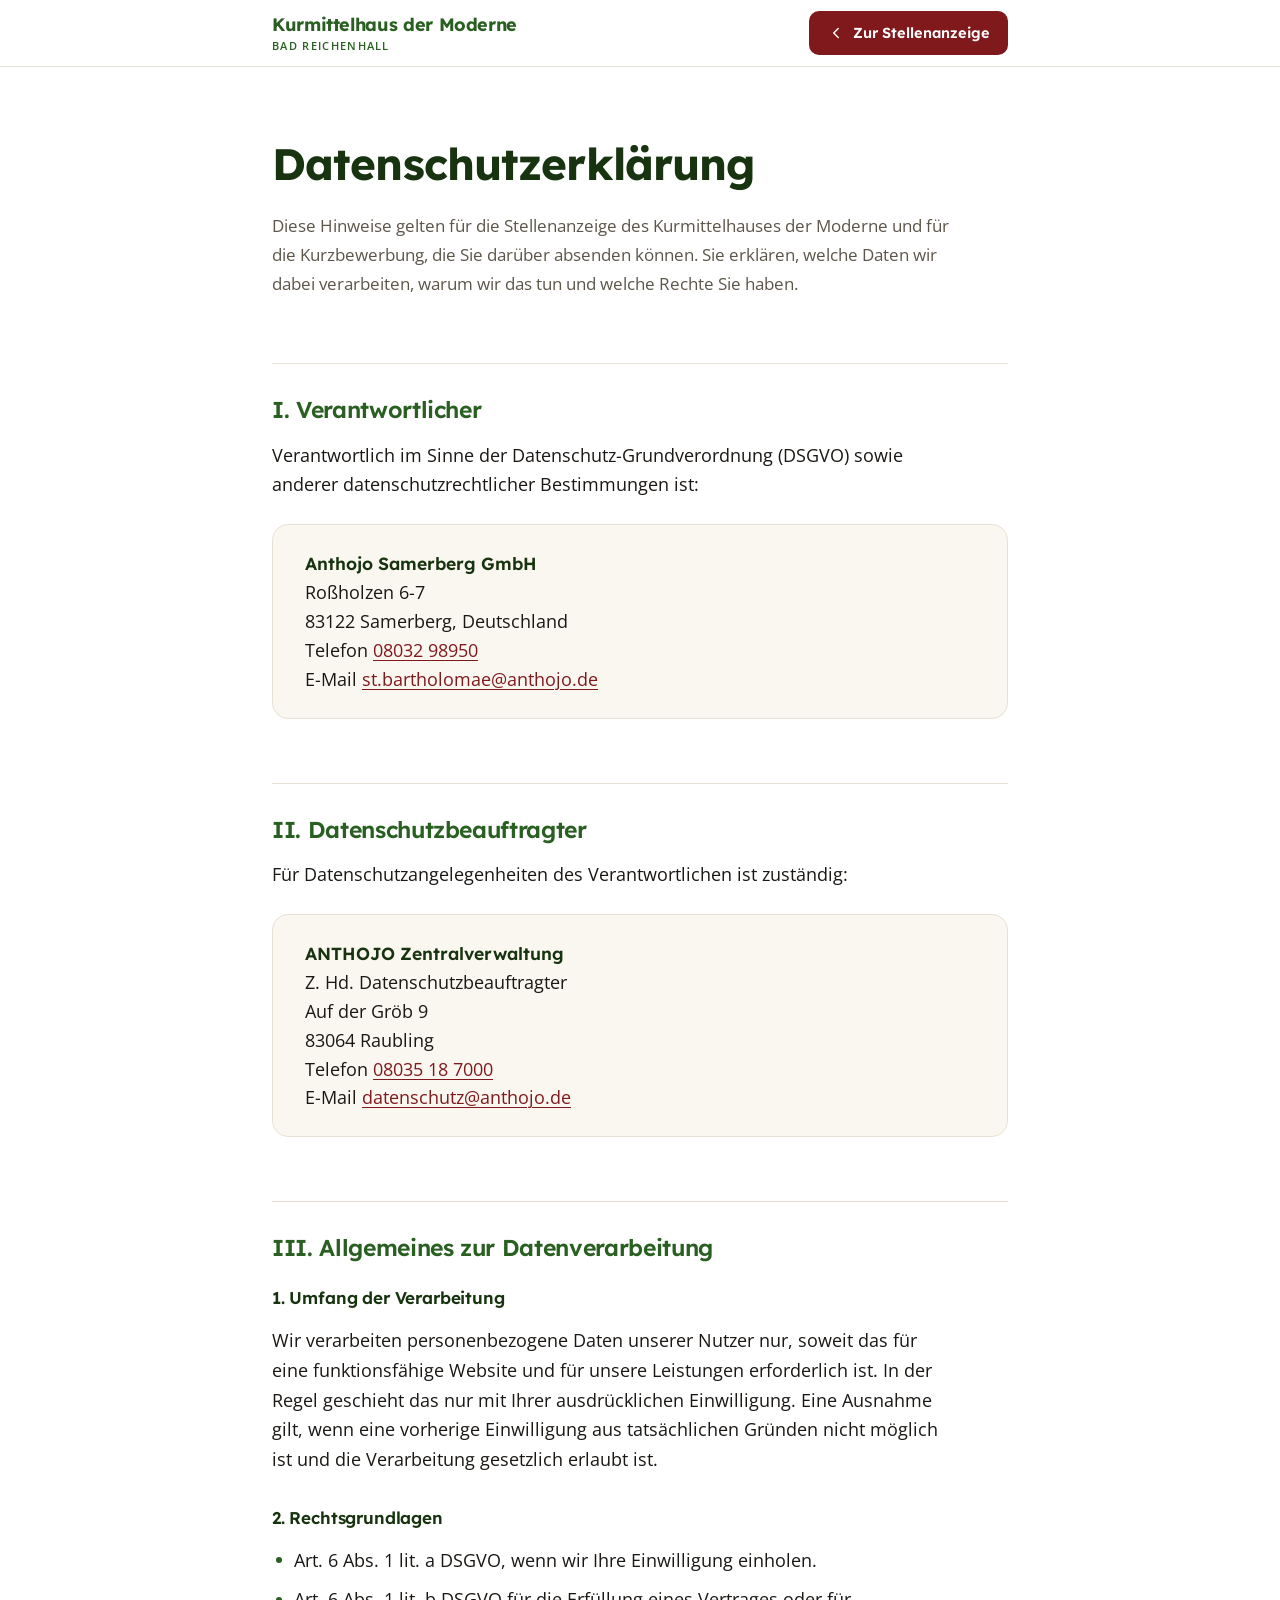
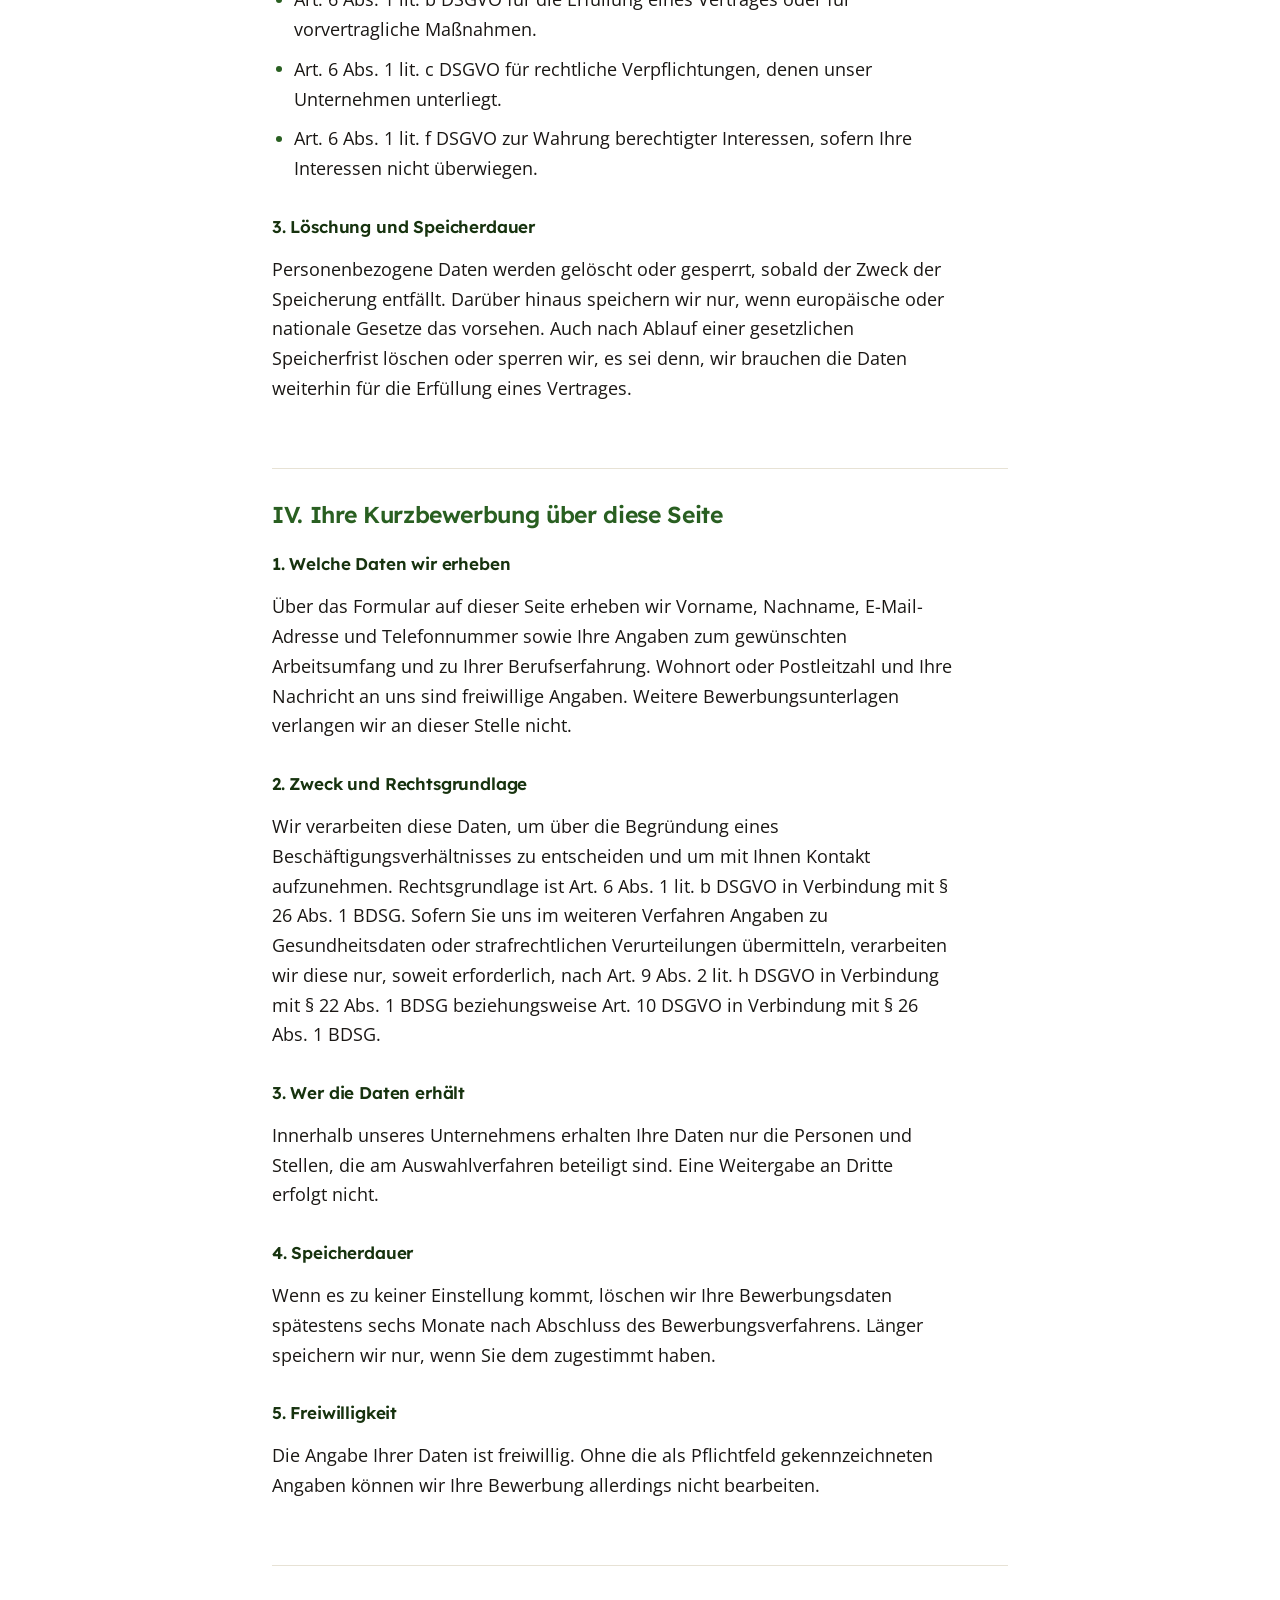
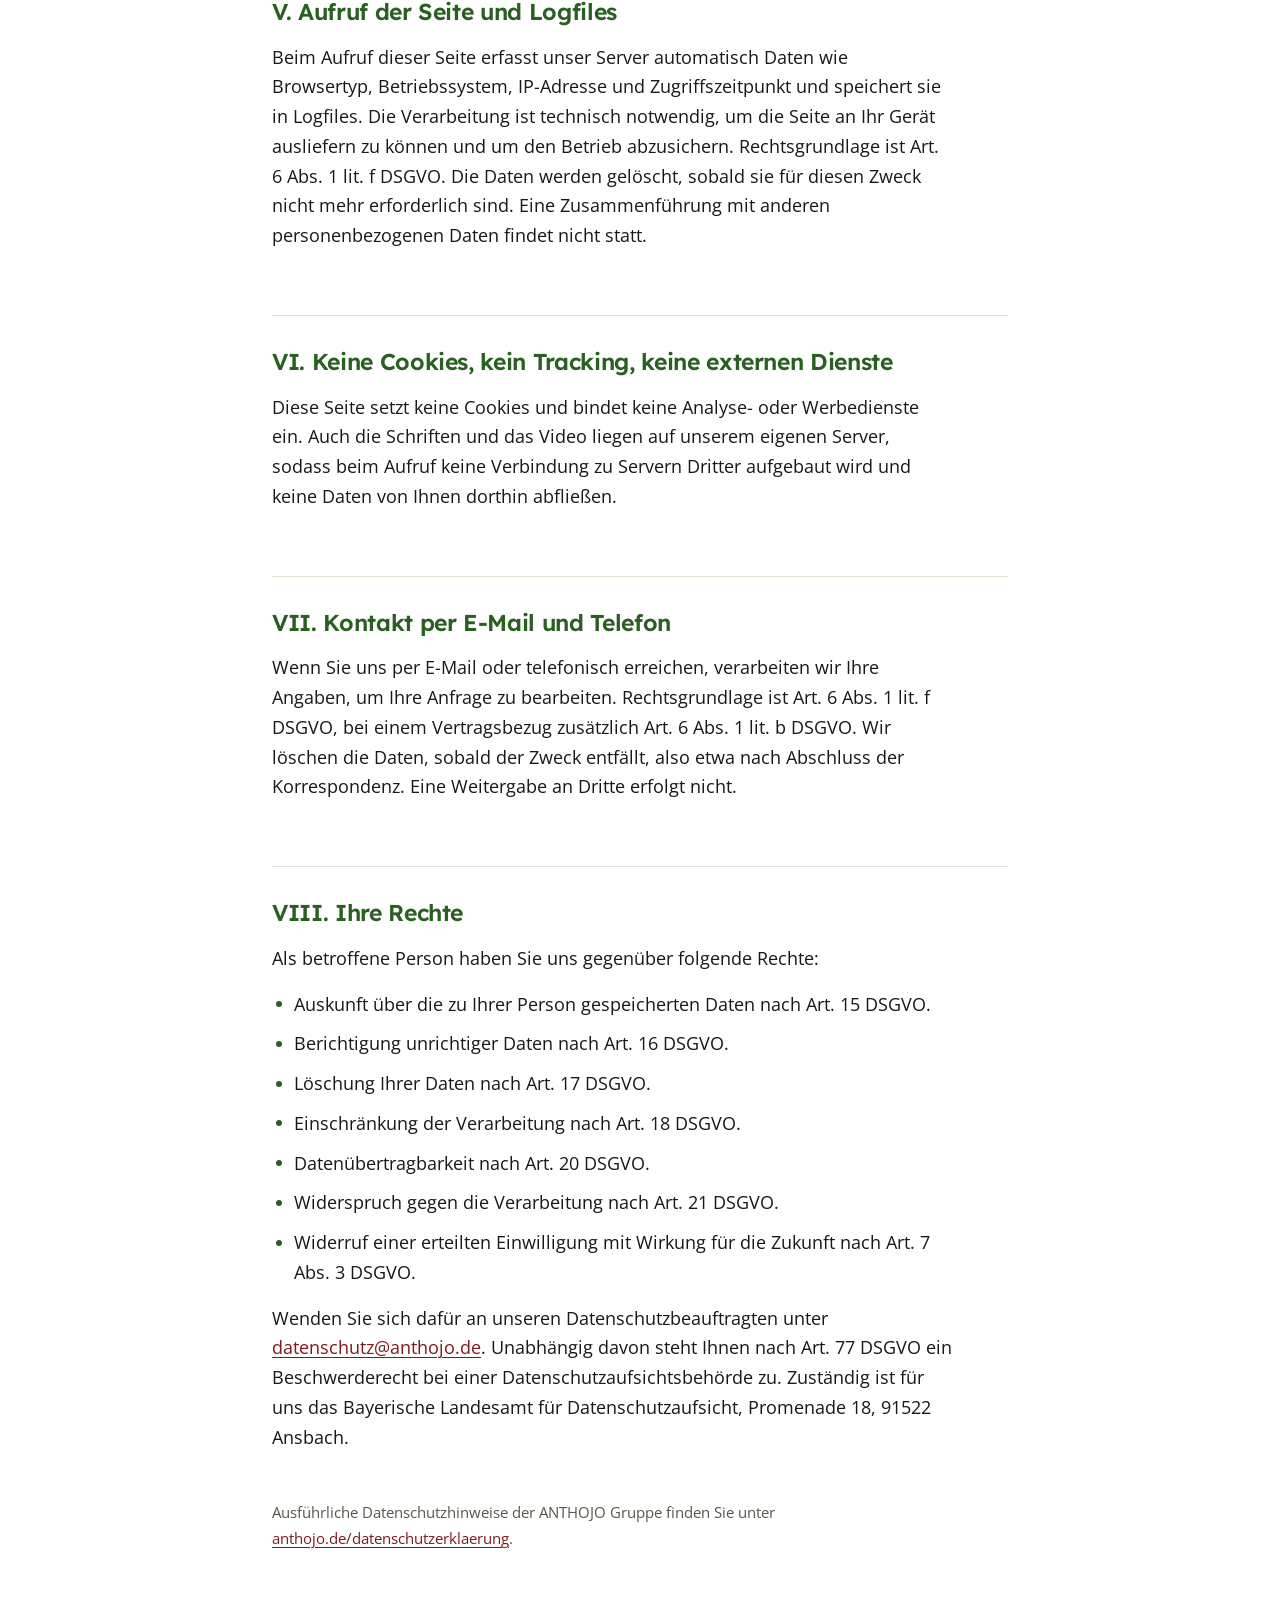
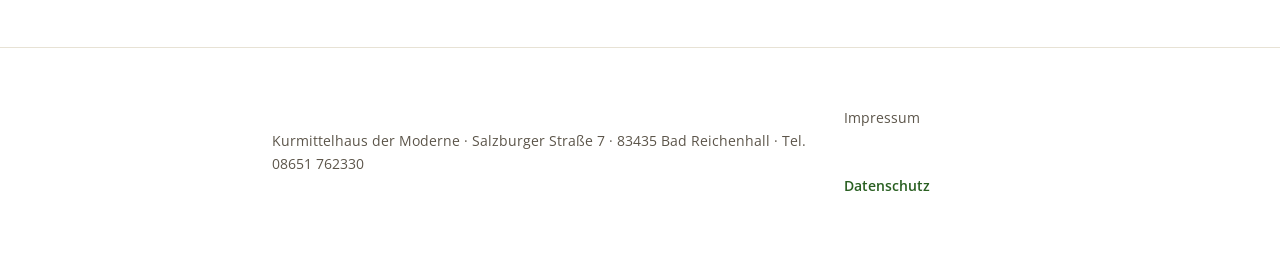
==== datenschutz.html @ 69696532 "Impressum und Datenschutz, Schriften selbst hosten Beide Rechtsseiten liegen jetzt als impressum.htm" ====
<!doctype html>
<html lang="de">
<head>
<meta charset="utf-8">
<meta name="viewport" content="width=device-width, initial-scale=1">
<meta name="robots" content="noindex, nofollow">
<title>Datenschutz · Kurmittelhaus der Moderne, Bad Reichenhall</title>
<meta name="description" content="Datenschutzhinweise zur Stellenanzeige des Kurmittelhauses der Moderne in Bad Reichenhall und zur Verarbeitung von Bewerberdaten.">
<meta name="theme-color" content="#ffffff">
<link rel="preload" href="fonts/lexend-latin.woff2" as="font" type="font/woff2" crossorigin>
<link rel="preload" href="fonts/open-sans-latin.woff2" as="font" type="font/woff2" crossorigin>
<link rel="stylesheet" href="legal.css">
</head>
<body>

<header class="site-header">
  <div class="site-header__inner">
    <a class="brand" href="index.html">
      <span class="brand__name">Kurmittelhaus der Moderne</span>
      <span class="brand__place">Bad Reichenhall</span>
    </a>
    <a class="back-link" href="index.html">
      <svg width="18" height="18" viewBox="0 0 24 24" fill="none" stroke="currentColor" stroke-width="1.9" stroke-linecap="round" stroke-linejoin="round" aria-hidden="true"><path d="m15 18-6-6 6-6"/></svg>
      Zur Stellenanzeige
    </a>
  </div>
</header>

<main class="legal">
  <div class="wrap">

    <h1>Datenschutz&shy;erklärung</h1>
    <p class="intro">
      Diese Hinweise gelten für die Stellenanzeige des Kurmittelhauses der Moderne und für
      die Kurzbewerbung, die Sie darüber absenden können. Sie erklären, welche Daten wir
      dabei verarbeiten, warum wir das tun und welche Rechte Sie haben.
    </p>

    <h2>I. Verantwortlicher</h2>
    <p>
      Verantwortlich im Sinne der Datenschutz-Grundverordnung (DSGVO) sowie anderer
      datenschutzrechtlicher Bestimmungen ist:
    </p>
    <address class="adr">
      <strong>Anthojo Samerberg GmbH</strong><br>
      Roßholzen 6-7<br>
      83122 Samerberg, Deutschland<br>
      Telefon <a href="tel:+49803298950">08032 98950</a><br>
      E-Mail <a href="mailto:st.bartholomae@anthojo.de">st.bartholomae@anthojo.de</a>
    </address>

    <h2>II. Datenschutzbeauftragter</h2>
    <p>Für Datenschutzangelegenheiten des Verantwortlichen ist zuständig:</p>
    <address class="adr">
      <strong>ANTHOJO Zentralverwaltung</strong><br>
      Z. Hd. Datenschutzbeauftragter<br>
      Auf der Gröb 9<br>
      83064 Raubling<br>
      Telefon <a href="tel:+4980351870000">08035 18 7000</a><br>
      E-Mail <a href="mailto:datenschutz@anthojo.de">datenschutz@anthojo.de</a>
    </address>

    <h2>III. Allgemeines zur Datenverarbeitung</h2>
    <h3>1. Umfang der Verarbeitung</h3>
    <p>
      Wir verarbeiten personenbezogene Daten unserer Nutzer nur, soweit das für eine
      funktionsfähige Website und für unsere Leistungen erforderlich ist. In der Regel
      geschieht das nur mit Ihrer ausdrücklichen Einwilligung. Eine Ausnahme gilt, wenn
      eine vorherige Einwilligung aus tatsächlichen Gründen nicht möglich ist und die
      Verarbeitung gesetzlich erlaubt ist.
    </p>

    <h3>2. Rechtsgrundlagen</h3>
    <ul>
      <li>Art. 6 Abs. 1 lit. a DSGVO, wenn wir Ihre Einwilligung einholen.</li>
      <li>Art. 6 Abs. 1 lit. b DSGVO für die Erfüllung eines Vertrages oder für vorvertragliche Maßnahmen.</li>
      <li>Art. 6 Abs. 1 lit. c DSGVO für rechtliche Verpflichtungen, denen unser Unternehmen unterliegt.</li>
      <li>Art. 6 Abs. 1 lit. f DSGVO zur Wahrung berechtigter Interessen, sofern Ihre Interessen nicht überwiegen.</li>
    </ul>

    <h3>3. Löschung und Speicherdauer</h3>
    <p>
      Personenbezogene Daten werden gelöscht oder gesperrt, sobald der Zweck der Speicherung
      entfällt. Darüber hinaus speichern wir nur, wenn europäische oder nationale Gesetze das
      vorsehen. Auch nach Ablauf einer gesetzlichen Speicherfrist löschen oder sperren wir,
      es sei denn, wir brauchen die Daten weiterhin für die Erfüllung eines Vertrages.
    </p>

    <h2>IV. Ihre Kurzbewerbung über diese Seite</h2>
    <h3>1. Welche Daten wir erheben</h3>
    <p>
      Über das Formular auf dieser Seite erheben wir Vorname, Nachname, E-Mail-Adresse und
      Telefonnummer sowie Ihre Angaben zum gewünschten Arbeitsumfang und zu Ihrer
      Berufserfahrung. Wohnort oder Postleitzahl und Ihre Nachricht an uns sind freiwillige
      Angaben. Weitere Bewerbungsunterlagen verlangen wir an dieser Stelle nicht.
    </p>

    <h3>2. Zweck und Rechtsgrundlage</h3>
    <p>
      Wir verarbeiten diese Daten, um über die Begründung eines Beschäftigungsverhältnisses
      zu entscheiden und um mit Ihnen Kontakt aufzunehmen. Rechtsgrundlage ist Art. 6 Abs. 1
      lit. b DSGVO in Verbindung mit § 26 Abs. 1 BDSG. Sofern Sie uns im weiteren Verfahren
      Angaben zu Gesundheitsdaten oder strafrechtlichen Verurteilungen übermitteln,
      verarbeiten wir diese nur, soweit erforderlich, nach Art. 9 Abs. 2 lit. h DSGVO in
      Verbindung mit § 22 Abs. 1 BDSG beziehungsweise Art. 10 DSGVO in Verbindung mit
      § 26 Abs. 1 BDSG.
    </p>

    <h3>3. Wer die Daten erhält</h3>
    <p>
      Innerhalb unseres Unternehmens erhalten Ihre Daten nur die Personen und Stellen, die
      am Auswahlverfahren beteiligt sind. Eine Weitergabe an Dritte erfolgt nicht.
    </p>

    <h3>4. Speicherdauer</h3>
    <p>
      Wenn es zu keiner Einstellung kommt, löschen wir Ihre Bewerbungsdaten spätestens sechs
      Monate nach Abschluss des Bewerbungsverfahrens. Länger speichern wir nur, wenn Sie dem
      zugestimmt haben.
    </p>

    <h3>5. Freiwilligkeit</h3>
    <p>
      Die Angabe Ihrer Daten ist freiwillig. Ohne die als Pflichtfeld gekennzeichneten
      Angaben können wir Ihre Bewerbung allerdings nicht bearbeiten.
    </p>

    <h2>V. Aufruf der Seite und Logfiles</h2>
    <p>
      Beim Aufruf dieser Seite erfasst unser Server automatisch Daten wie Browsertyp,
      Betriebssystem, IP-Adresse und Zugriffszeitpunkt und speichert sie in Logfiles. Die
      Verarbeitung ist technisch notwendig, um die Seite an Ihr Gerät ausliefern zu können
      und um den Betrieb abzusichern. Rechtsgrundlage ist Art. 6 Abs. 1 lit. f DSGVO. Die
      Daten werden gelöscht, sobald sie für diesen Zweck nicht mehr erforderlich sind. Eine
      Zusammenführung mit anderen personenbezogenen Daten findet nicht statt.
    </p>

    <h2>VI. Keine Cookies, kein Tracking, keine externen Dienste</h2>
    <p>
      Diese Seite setzt keine Cookies und bindet keine Analyse- oder Werbedienste ein. Auch
      die Schriften und das Video liegen auf unserem eigenen Server, sodass beim Aufruf keine
      Verbindung zu Servern Dritter aufgebaut wird und keine Daten von Ihnen dorthin
      abfließen.
    </p>

    <h2>VII. Kontakt per E-Mail und Telefon</h2>
    <p>
      Wenn Sie uns per E-Mail oder telefonisch erreichen, verarbeiten wir Ihre Angaben, um
      Ihre Anfrage zu bearbeiten. Rechtsgrundlage ist Art. 6 Abs. 1 lit. f DSGVO, bei einem
      Vertragsbezug zusätzlich Art. 6 Abs. 1 lit. b DSGVO. Wir löschen die Daten, sobald der
      Zweck entfällt, also etwa nach Abschluss der Korrespondenz. Eine Weitergabe an Dritte
      erfolgt nicht.
    </p>

    <h2>VIII. Ihre Rechte</h2>
    <p>Als betroffene Person haben Sie uns gegenüber folgende Rechte:</p>
    <ul>
      <li>Auskunft über die zu Ihrer Person gespeicherten Daten nach Art. 15 DSGVO.</li>
      <li>Berichtigung unrichtiger Daten nach Art. 16 DSGVO.</li>
      <li>Löschung Ihrer Daten nach Art. 17 DSGVO.</li>
      <li>Einschränkung der Verarbeitung nach Art. 18 DSGVO.</li>
      <li>Datenübertragbarkeit nach Art. 20 DSGVO.</li>
      <li>Widerspruch gegen die Verarbeitung nach Art. 21 DSGVO.</li>
      <li>Widerruf einer erteilten Einwilligung mit Wirkung für die Zukunft nach Art. 7 Abs. 3 DSGVO.</li>
    </ul>
    <p>
      Wenden Sie sich dafür an unseren Datenschutzbeauftragten unter
      <a href="mailto:datenschutz@anthojo.de">datenschutz@anthojo.de</a>. Unabhängig davon
      steht Ihnen nach Art. 77 DSGVO ein Beschwerderecht bei einer Datenschutzaufsichtsbehörde
      zu. Zuständig ist für uns das Bayerische Landesamt für Datenschutzaufsicht,
      Promenade 18, 91522 Ansbach.
    </p>

    <p style="margin-top:var(--s5); color:var(--ink-600); font-size:.9375rem;">
      Ausführliche Datenschutzhinweise der ANTHOJO Gruppe finden Sie unter
      <a href="https://anthojo.de/datenschutzerklaerung" target="_blank" rel="noopener">anthojo.de/datenschutzerklaerung</a>.
    </p>

  </div>
</main>

<footer class="site-footer">
  <div class="site-footer__inner">
    <p>Kurmittelhaus der Moderne · Salzburger Straße 7 · 83435 Bad Reichenhall · Tel. 08651 762330</p>
    <nav aria-label="Rechtliches">
      <a href="impressum.html">Impressum</a>
      <a href="datenschutz.html" aria-current="page">Datenschutz</a>
    </nav>
  </div>
</footer>

</body>
</html>
---- legal.css ----
/* ============================================================
   Rechtsseiten (Impressum, Datenschutz)
   Farben und Schriften sind identisch mit index.html, damit die
   Seiten nicht wie ein Fremdkörper neben der Landing Page wirken.
   ============================================================ */

/* --- Schriften, selbst gehostet (siehe Kommentar in index.html) --- */
@font-face{
  font-family:'Lexend'; font-style:normal; font-weight:500 700; font-display:swap;
  src:url(fonts/lexend-latin.woff2) format('woff2');
  unicode-range:U+0000-00FF, U+0131, U+0152-0153, U+02BB-02BC, U+02C6, U+02DA, U+02DC, U+0304, U+0308, U+0329, U+2000-206F, U+20AC, U+2122, U+2191, U+2193, U+2212, U+2215, U+FEFF, U+FFFD;
}
@font-face{
  font-family:'Lexend'; font-style:normal; font-weight:500 700; font-display:swap;
  src:url(fonts/lexend-latin-ext.woff2) format('woff2');
  unicode-range:U+0100-02BA, U+02BD-02C5, U+02C7-02CC, U+02CE-02D7, U+02DD-02FF, U+0304, U+0308, U+0329, U+1D00-1DBF, U+1E00-1E9F, U+1EF2-1EFF, U+2020, U+20A0-20AB, U+20AD-20C0, U+2113, U+2C60-2C7F, U+A720-A7FF;
}
@font-face{
  font-family:'Open Sans'; font-style:normal; font-weight:400 700; font-display:swap;
  src:url(fonts/open-sans-latin.woff2) format('woff2');
  unicode-range:U+0000-00FF, U+0131, U+0152-0153, U+02BB-02BC, U+02C6, U+02DA, U+02DC, U+0304, U+0308, U+0329, U+2000-206F, U+20AC, U+2122, U+2191, U+2193, U+2212, U+2215, U+FEFF, U+FFFD;
}
@font-face{
  font-family:'Open Sans'; font-style:normal; font-weight:400 700; font-display:swap;
  src:url(fonts/open-sans-latin-ext.woff2) format('woff2');
  unicode-range:U+0100-02BA, U+02BD-02C5, U+02C7-02CC, U+02CE-02D7, U+02DD-02FF, U+0304, U+0308, U+0329, U+1D00-1DBF, U+1E00-1E9F, U+1EF2-1EFF, U+2020, U+20A0-20AB, U+20AD-20C0, U+2113, U+2C60-2C7F, U+A720-A7FF;
}

:root{
  --wine:#7F191C;
  --wine-900:#5C1114;
  --forest-900:#17330F;
  --forest:#295F21;
  --ink:#1A1714;
  --ink-600:#5C554A;
  --line:#E7E2D5;
  --surface:#FAF7F0;
  --tint:#EDF4D9;

  --s1:8px; --s2:16px; --s3:24px; --s4:32px; --s5:48px; --s6:64px;
  --r-sm:10px; --r-lg:16px;
  --ease:cubic-bezier(.22,.61,.36,1);
  --dur:200ms;
  --font-h:'Lexend','Open Sans',system-ui,-apple-system,'Segoe UI',sans-serif;
  --font-b:'Open Sans',system-ui,-apple-system,'Segoe UI',sans-serif;
  --gutter:20px;
}
@media (min-width:600px){ :root{ --gutter:24px; } }
@media (min-width:1000px){ :root{ --gutter:32px; } }

*,*::before,*::after{ box-sizing:border-box; }
html{ color-scheme:light; -webkit-text-size-adjust:100%; }
body,h1,h2,h3,p,ul,ol,li,dl,dt,dd{ margin:0; padding:0; }
ul,ol{ list-style:none; }

body{
  min-height:100dvh;
  background:var(--white,#fff);
  color:var(--ink);
  font-family:var(--font-b);
  font-size:17px; line-height:1.7;
  -webkit-font-smoothing:antialiased;
}
@media (min-width:768px){ body{ font-size:17.5px; } }

::selection{ background:var(--tint); color:var(--forest-900); }
:where(a,button):focus-visible{ outline:2px solid var(--forest); outline-offset:2px; border-radius:4px; }

.wrap{ width:100%; max-width:800px; margin-inline:auto; padding-inline:var(--gutter); }

/* --- Kopf --- */
.site-header{ background:#fff; border-bottom:1px solid var(--line); }
.site-header__inner{
  display:flex; align-items:center; justify-content:space-between; gap:12px;
  min-height:66px; padding-block:10px; max-width:800px; margin-inline:auto;
  padding-inline:var(--gutter);
}
.brand{ display:flex; flex-direction:column; justify-content:center; min-height:44px; text-decoration:none; }
.brand__name{
  font-family:var(--font-h); font-weight:700; font-size:clamp(14px,3.6vw,18px);
  line-height:1.2; letter-spacing:-0.02em; color:var(--forest);
}
.brand__place{
  margin-top:3px; font-size:clamp(10px,2.6vw,11px); font-weight:600; line-height:1.2;
  letter-spacing:.12em; text-transform:uppercase; color:var(--forest);
}
.back-link{
  flex:none; display:inline-flex; align-items:center; gap:8px;
  min-height:44px; padding:10px clamp(12px,3vw,18px);
  font-family:var(--font-h); font-weight:600; font-size:clamp(13px,3.2vw,14.5px);
  color:#fff; background:var(--wine); border-radius:var(--r-sm);
  text-decoration:none; white-space:nowrap;
  transition:background-color var(--dur) var(--ease);
}
.back-link:hover{ background:var(--wine-900); }
.back-link svg{ flex:none; }

/* --- Inhalt --- */
.legal{ padding-block:clamp(40px,6vw,72px) clamp(56px,8vw,96px); }
.legal h1{
  font-family:var(--font-h); font-weight:700; letter-spacing:-0.02em;
  font-size:clamp(1.9rem,5vw,2.75rem); line-height:1.12; color:var(--forest-900);
  text-wrap:balance;
}
.legal .intro{ margin-top:var(--s3); color:var(--ink-600); font-size:1.0625rem; }

.legal h2{
  font-family:var(--font-h); font-weight:600; letter-spacing:-0.015em;
  font-size:clamp(1.2rem,2.6vw,1.4375rem); line-height:1.25; color:var(--forest);
  margin-top:var(--s6); padding-top:var(--s4); border-top:1px solid var(--line);
  text-wrap:balance;
}
.legal h3{
  font-family:var(--font-h); font-weight:600; font-size:1.0625rem; line-height:1.35;
  letter-spacing:-0.01em; color:var(--forest-900); margin-top:var(--s4);
}
.legal h2 + h3{ margin-top:var(--s3); }
.legal p{ margin-top:var(--s2); max-width:68ch; }
.legal h2 + p, .legal h3 + p{ margin-top:var(--s2); }

.legal a{ color:var(--wine); text-underline-offset:3px; text-decoration-thickness:1px; }
.legal a:hover{ color:var(--wine-900); }

.legal ul{ margin-top:var(--s2); max-width:68ch; display:grid; gap:10px; }
.legal ul li{ position:relative; padding-left:22px; }
.legal ul li::before{
  content:""; position:absolute; left:4px; top:.66em;
  width:6px; height:6px; border-radius:50%; background:var(--forest);
}

/* Anschriften und Kennziffern */
.legal .adr{
  margin-top:var(--s3); padding:var(--s3) var(--s4);
  background:var(--surface); border:1px solid var(--line); border-radius:var(--r-lg);
  font-style:normal; line-height:1.65;
}
.legal .adr strong{ font-family:var(--font-h); font-weight:600; color:var(--forest-900); }
.legal dl{ margin-top:var(--s3); display:grid; gap:2px 20px; }
@media (min-width:560px){ .legal dl{ grid-template-columns:auto 1fr; } }
.legal dt{ font-weight:600; color:var(--forest-900); }
.legal dd{ color:var(--ink-600); }
@media (max-width:559px){ .legal dd{ margin-bottom:10px; } }

/* Hinweis, den der Betreiber selbst prüfen muss */
.legal .note{
  margin-top:var(--s4); padding:var(--s3);
  background:var(--tint); border:1px solid #D2E4A6; border-radius:var(--r-lg);
  font-size:.9375rem; line-height:1.6;
}

/* --- Fuß --- */
.site-footer{
  border-top:1px solid var(--line); background:#fff;
  padding-block:var(--s5);
  font-size:.875rem; color:var(--ink-600);
}
.site-footer__inner{
  max-width:800px; margin-inline:auto; padding-inline:var(--gutter);
  display:flex; flex-direction:column; gap:var(--s2);
}
@media (min-width:768px){
  .site-footer__inner{ flex-direction:row; align-items:center; justify-content:space-between; }
}
.site-footer nav{ display:flex; flex-wrap:wrap; gap:var(--s3); }
.site-footer a{
  display:inline-flex; align-items:center; min-height:44px;
  color:var(--ink-600); text-decoration:none;
  transition:color var(--dur) var(--ease);
}
.site-footer a:hover{ color:var(--forest); box-shadow:inset 0 -1px 0 currentColor; }
.site-footer a[aria-current="page"]{ color:var(--forest); font-weight:600; }
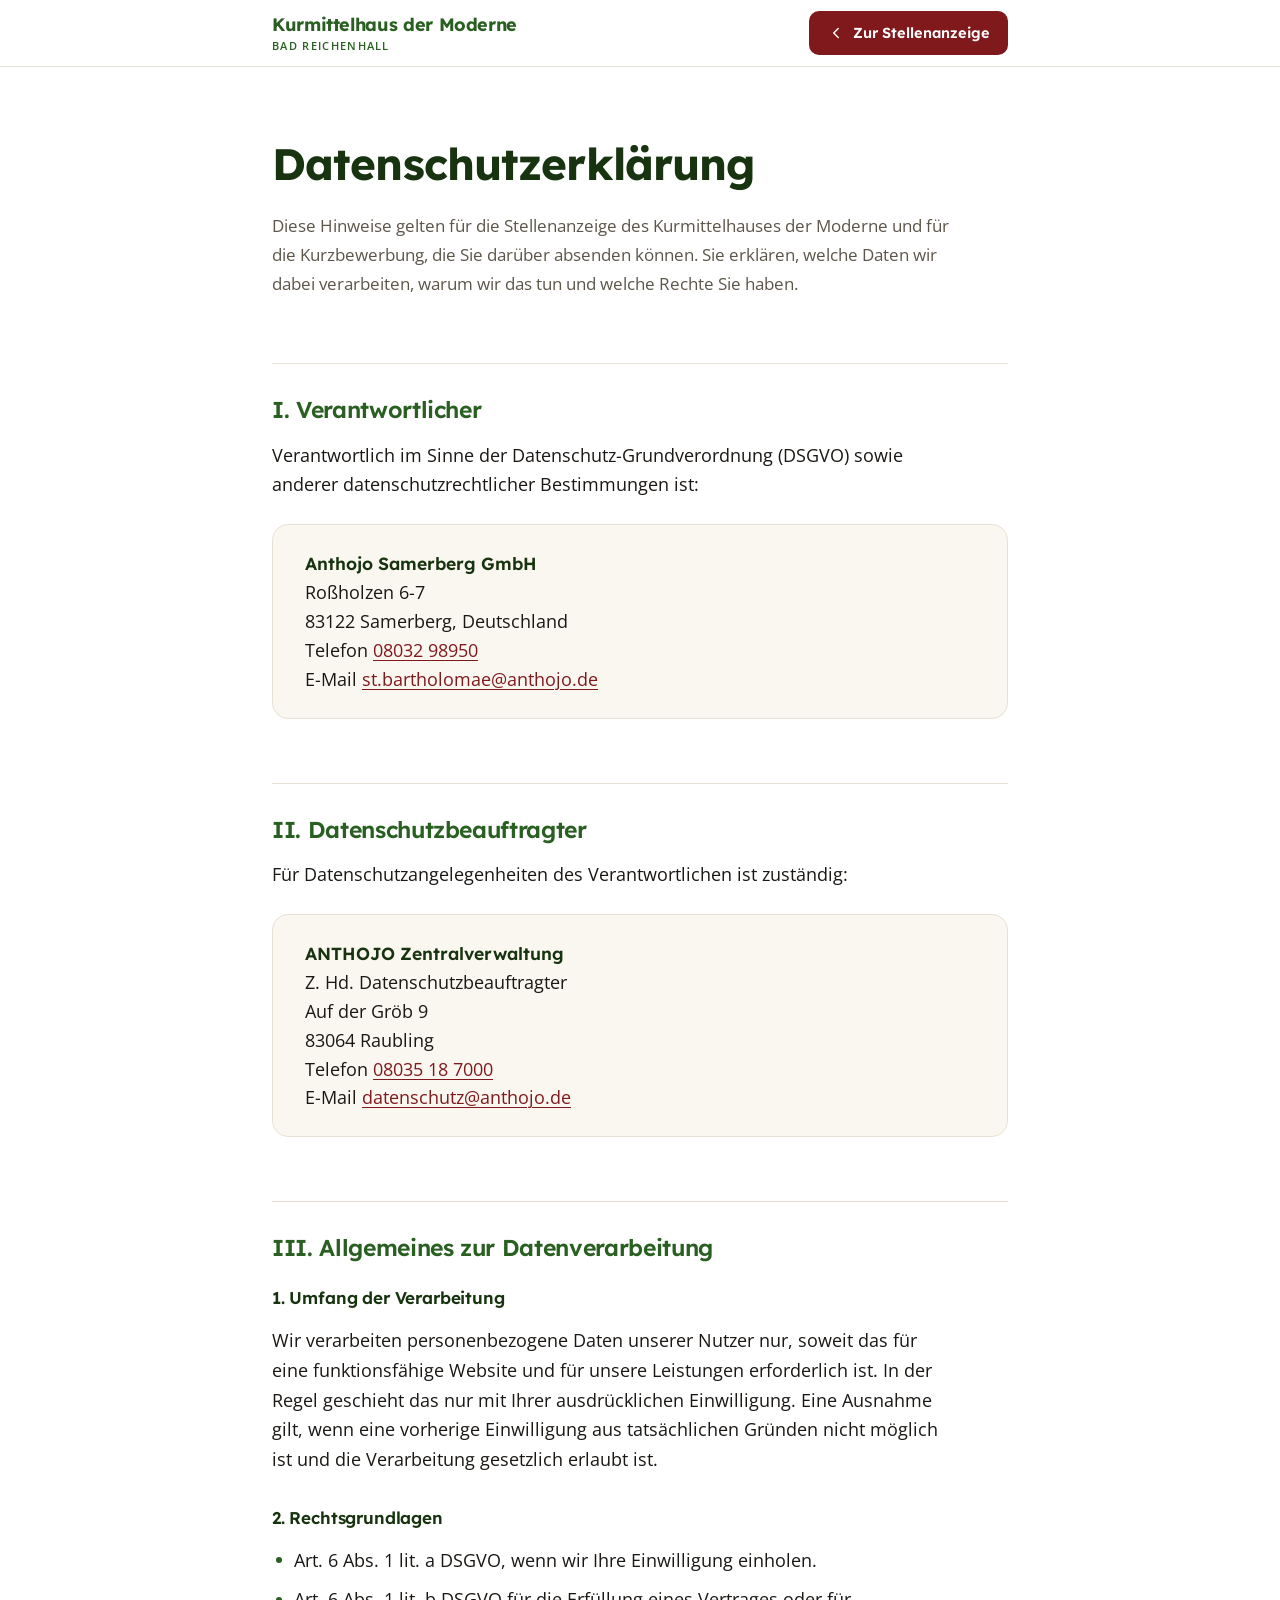
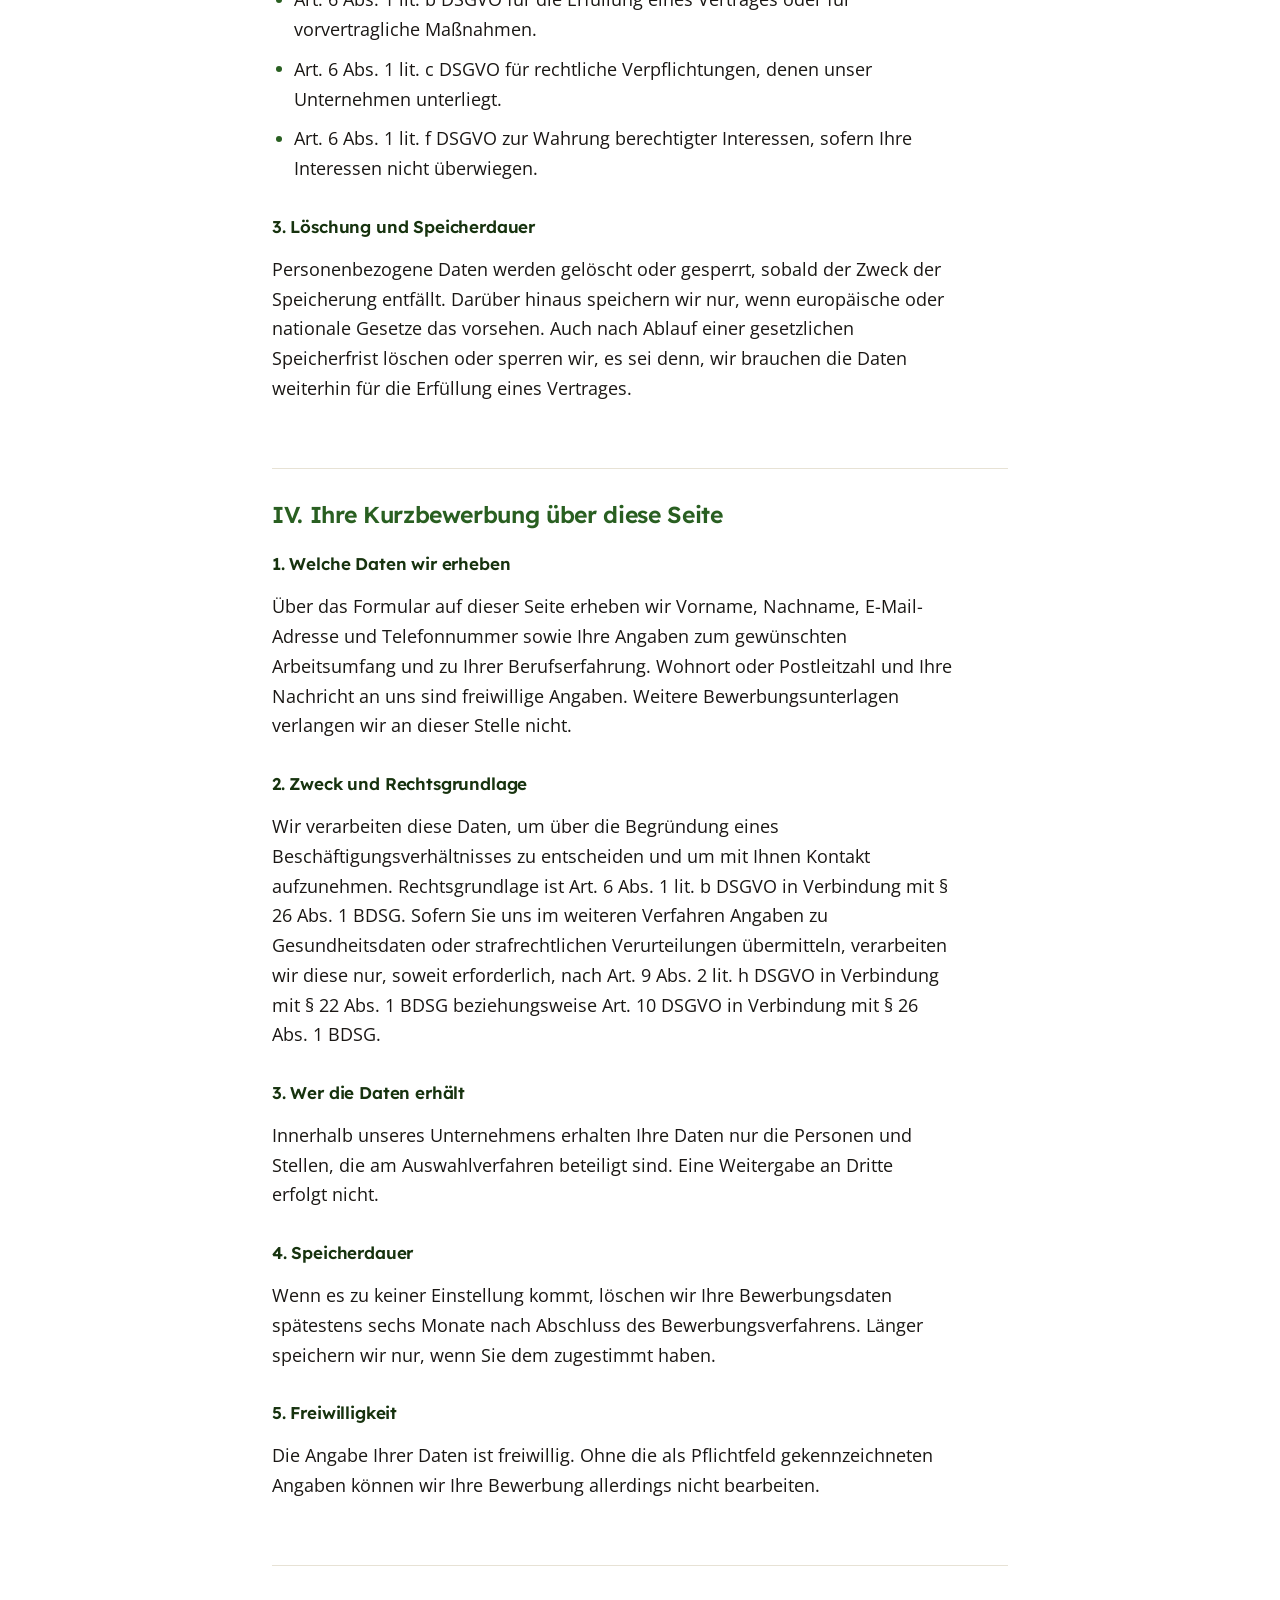
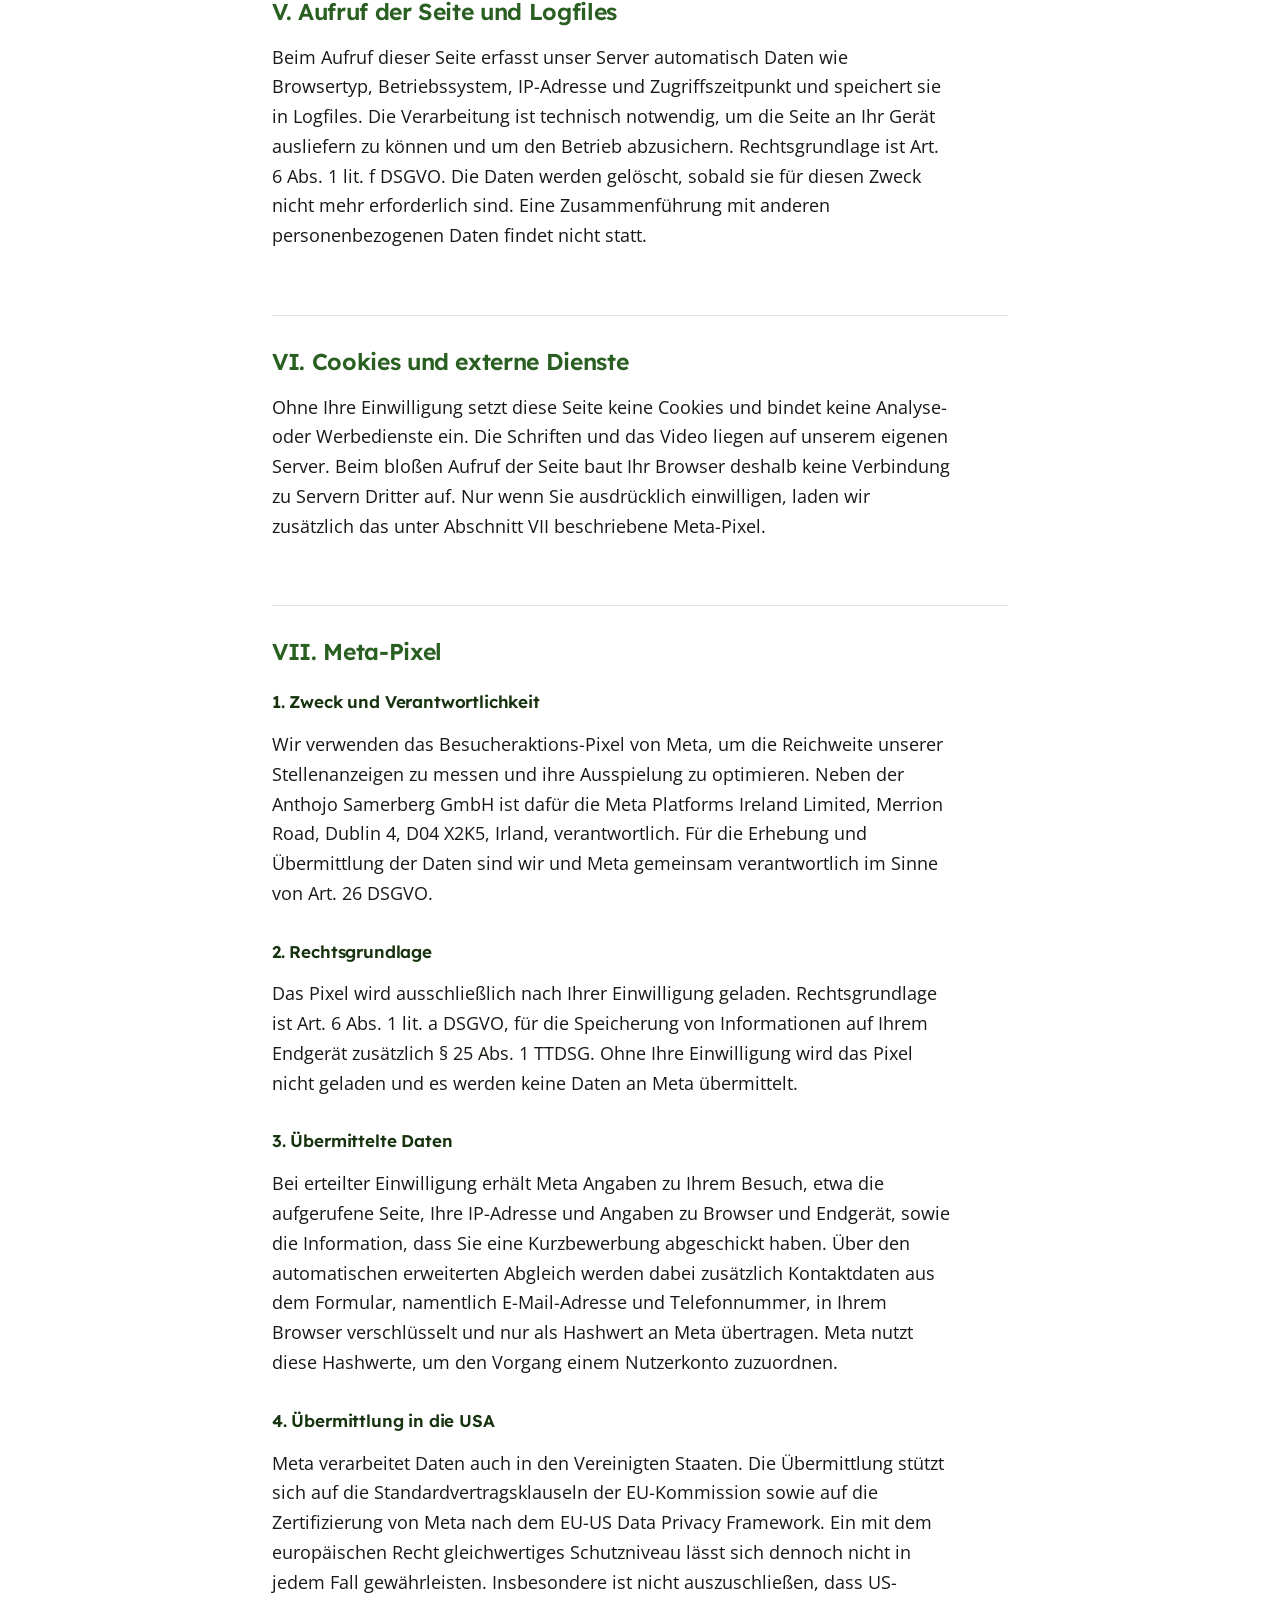
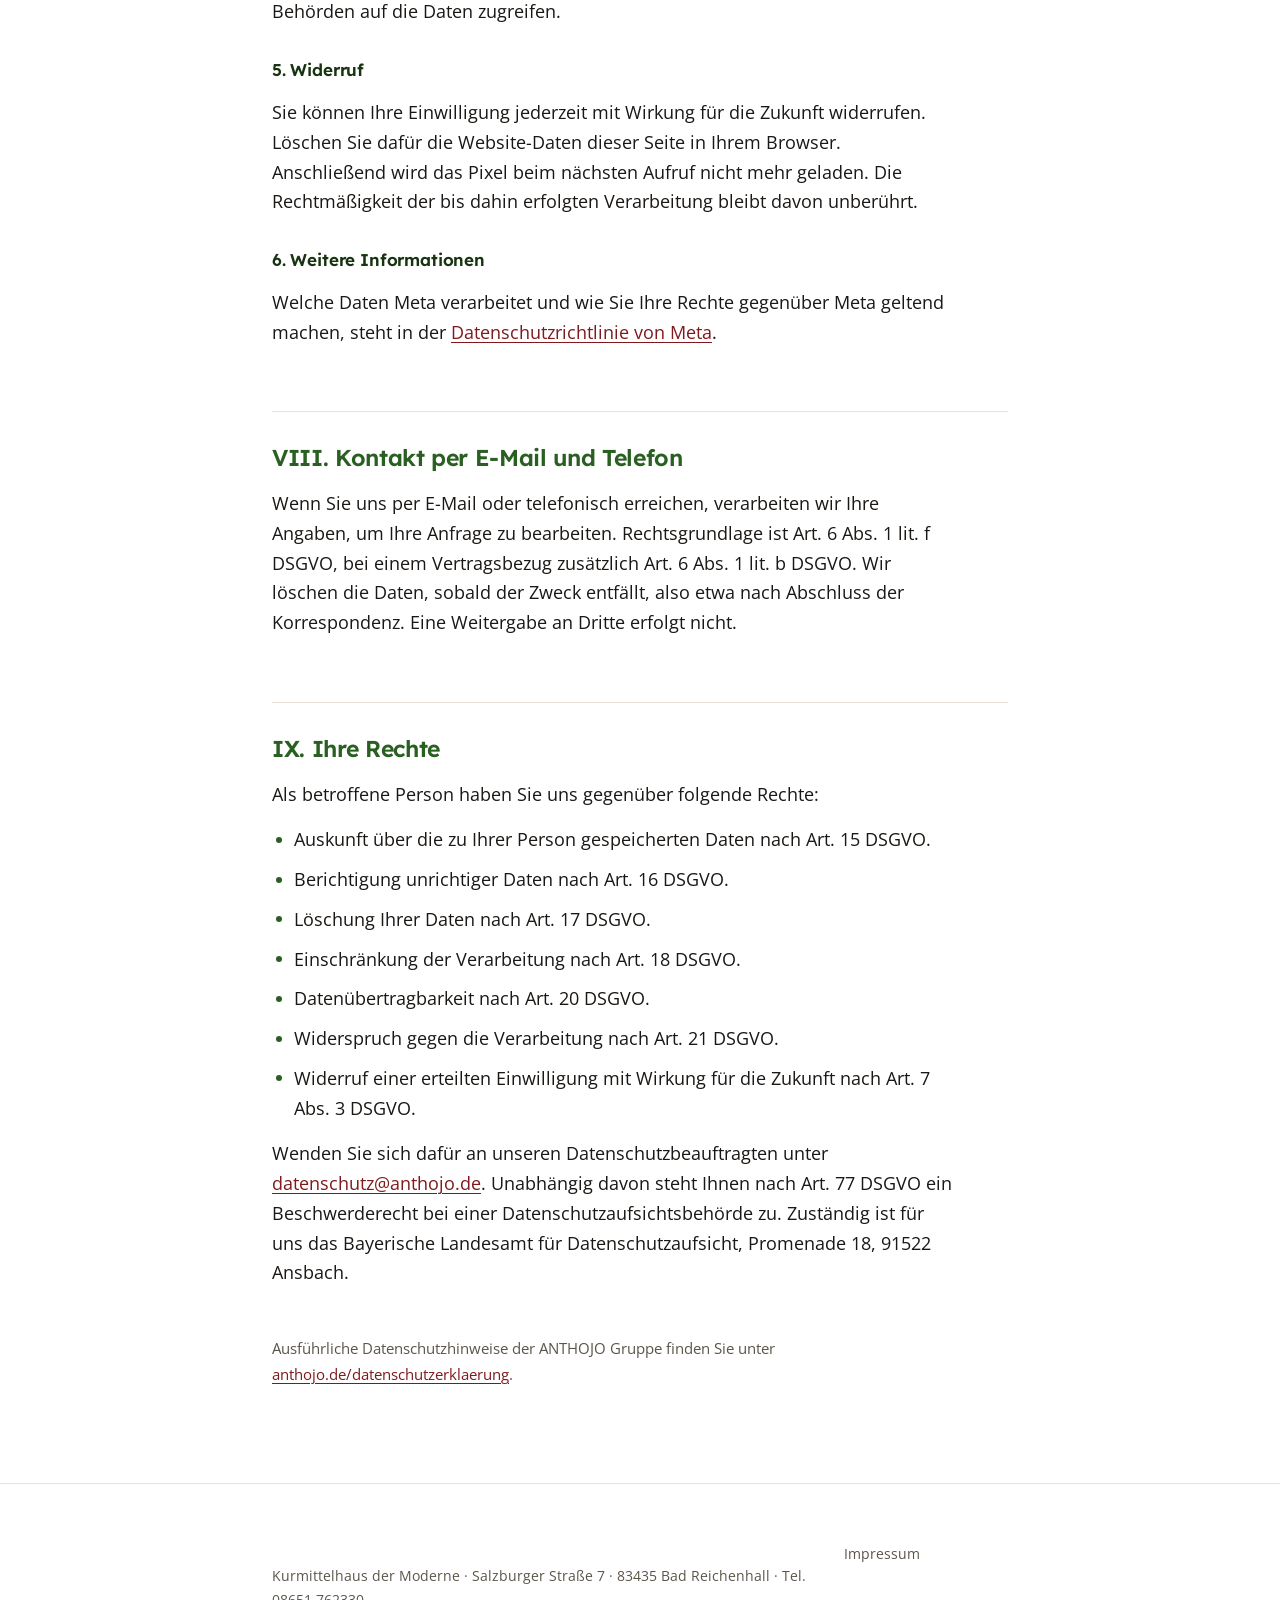
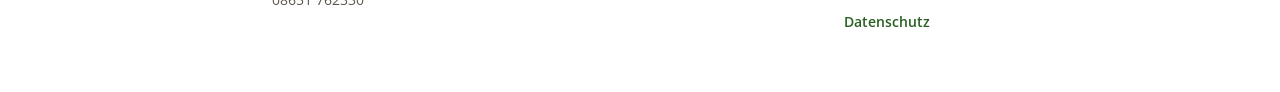
==== commit d2b3b98a: "Bewerbungsversand per Resend, Meta-Pixel hinter Einwilligung Netlify Function netlify/functions/bewe" ====
--- a/datenschutz.html
+++ b/datenschutz.html
@@ -135,15 +135,69 @@
       Zusammenführung mit anderen personenbezogenen Daten findet nicht statt.
     </p>
 
-    <h2>VI. Keine Cookies, kein Tracking, keine externen Dienste</h2>
-    <p>
-      Diese Seite setzt keine Cookies und bindet keine Analyse- oder Werbedienste ein. Auch
-      die Schriften und das Video liegen auf unserem eigenen Server, sodass beim Aufruf keine
-      Verbindung zu Servern Dritter aufgebaut wird und keine Daten von Ihnen dorthin
-      abfließen.
-    </p>
-
-    <h2>VII. Kontakt per E-Mail und Telefon</h2>
+    <h2>VI. Cookies und externe Dienste</h2>
+    <p>
+      Ohne Ihre Einwilligung setzt diese Seite keine Cookies und bindet keine Analyse- oder
+      Werbedienste ein. Die Schriften und das Video liegen auf unserem eigenen Server. Beim
+      bloßen Aufruf der Seite baut Ihr Browser deshalb keine Verbindung zu Servern Dritter
+      auf. Nur wenn Sie ausdrücklich einwilligen, laden wir zusätzlich das unter Abschnitt
+      VII beschriebene Meta-Pixel.
+    </p>
+
+    <h2>VII. Meta-Pixel</h2>
+    <h3>1. Zweck und Verantwortlichkeit</h3>
+    <p>
+      Wir verwenden das Besucheraktions-Pixel von Meta, um die Reichweite unserer
+      Stellenanzeigen zu messen und ihre Ausspielung zu optimieren. Neben der Anthojo
+      Samerberg GmbH ist dafür die Meta Platforms Ireland Limited, Merrion Road, Dublin 4,
+      D04 X2K5, Irland, verantwortlich. Für die Erhebung und Übermittlung der Daten sind wir
+      und Meta gemeinsam verantwortlich im Sinne von Art. 26 DSGVO.
+    </p>
+
+    <h3>2. Rechtsgrundlage</h3>
+    <p>
+      Das Pixel wird ausschließlich nach Ihrer Einwilligung geladen. Rechtsgrundlage ist
+      Art. 6 Abs. 1 lit. a DSGVO, für die Speicherung von Informationen auf Ihrem Endgerät
+      zusätzlich § 25 Abs. 1 TTDSG. Ohne Ihre Einwilligung wird das Pixel nicht geladen und
+      es werden keine Daten an Meta übermittelt.
+    </p>
+
+    <h3>3. Übermittelte Daten</h3>
+    <p>
+      Bei erteilter Einwilligung erhält Meta Angaben zu Ihrem Besuch, etwa die aufgerufene
+      Seite, Ihre IP-Adresse und Angaben zu Browser und Endgerät, sowie die Information,
+      dass Sie eine Kurzbewerbung abgeschickt haben. Über den automatischen erweiterten
+      Abgleich werden dabei zusätzlich Kontaktdaten aus dem Formular, namentlich
+      E-Mail-Adresse und Telefonnummer, in Ihrem Browser verschlüsselt und nur als
+      Hashwert an Meta übertragen. Meta nutzt diese Hashwerte, um den Vorgang einem
+      Nutzerkonto zuzuordnen.
+    </p>
+
+    <h3>4. Übermittlung in die USA</h3>
+    <p>
+      Meta verarbeitet Daten auch in den Vereinigten Staaten. Die Übermittlung stützt sich
+      auf die Standardvertragsklauseln der EU-Kommission sowie auf die Zertifizierung von
+      Meta nach dem EU-US Data Privacy Framework. Ein mit dem europäischen Recht
+      gleichwertiges Schutzniveau lässt sich dennoch nicht in jedem Fall gewährleisten.
+      Insbesondere ist nicht auszuschließen, dass US-Behörden auf die Daten zugreifen.
+    </p>
+
+    <h3>5. Widerruf</h3>
+    <p>
+      Sie können Ihre Einwilligung jederzeit mit Wirkung für die Zukunft widerrufen. Löschen
+      Sie dafür die Website-Daten dieser Seite in Ihrem Browser. Anschließend wird das Pixel
+      beim nächsten Aufruf nicht mehr geladen. Die Rechtmäßigkeit der bis dahin erfolgten
+      Verarbeitung bleibt davon unberührt.
+    </p>
+
+    <h3>6. Weitere Informationen</h3>
+    <p>
+      Welche Daten Meta verarbeitet und wie Sie Ihre Rechte gegenüber Meta geltend machen,
+      steht in der
+      <a href="https://www.facebook.com/privacy/policy" target="_blank" rel="noopener">Datenschutzrichtlinie von Meta</a>.
+    </p>
+
+    <h2>VIII. Kontakt per E-Mail und Telefon</h2>
     <p>
       Wenn Sie uns per E-Mail oder telefonisch erreichen, verarbeiten wir Ihre Angaben, um
       Ihre Anfrage zu bearbeiten. Rechtsgrundlage ist Art. 6 Abs. 1 lit. f DSGVO, bei einem
@@ -152,7 +206,7 @@
       erfolgt nicht.
     </p>
 
-    <h2>VIII. Ihre Rechte</h2>
+    <h2>IX. Ihre Rechte</h2>
     <p>Als betroffene Person haben Sie uns gegenüber folgende Rechte:</p>
     <ul>
       <li>Auskunft über die zu Ihrer Person gespeicherten Daten nach Art. 15 DSGVO.</li>
